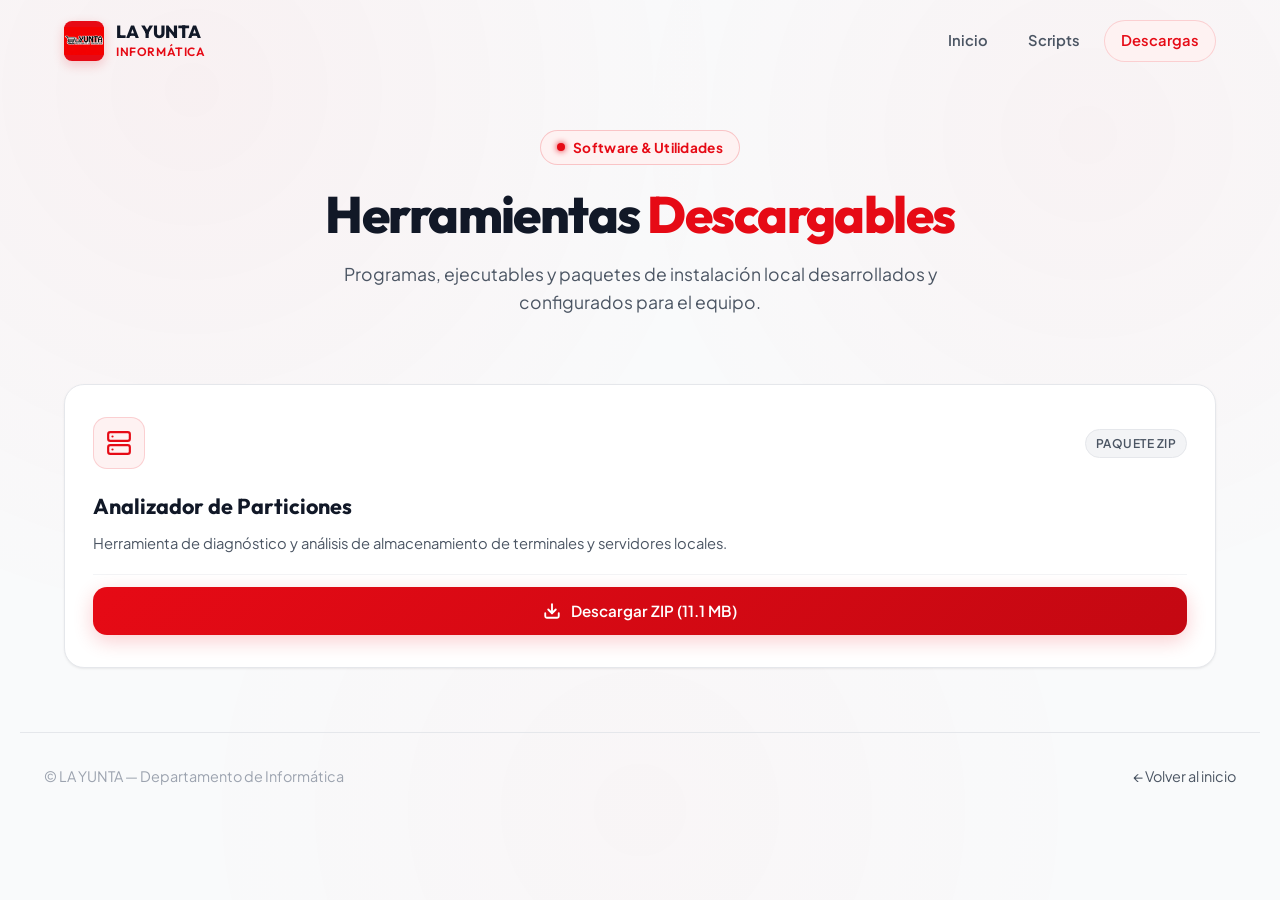
==== descargas.html @ d14eb54e "Rediseño de interfaz: estilo limpio en blanco y rojo, remoción de imagen de fondo y reestructuración" ====
<!DOCTYPE html>
<html lang="es">
<head>
    <meta charset="UTF-8">
    <meta name="viewport" content="width=device-width, initial-scale=1.0">
    <title>Herramientas Descargables — LA YUNTA</title>
    <meta name="description" content="Descarga de programas y utilidades del Departamento de Informática de LA YUNTA.">
    
    <!-- Google Fonts -->
    <link rel="preconnect" href="https://fonts.googleapis.com">
    <link rel="preconnect" href="https://fonts.gstatic.com" crossorigin>
    <link href="https://fonts.googleapis.com/css2?family=Outfit:wght@400;500;600;700;800&family=Plus+Jakarta+Sans:wght@400;500;600;700&display=swap" rel="stylesheet">
    
    <link rel="icon" type="image/svg+xml" href="favicon.svg">
    <link rel="stylesheet" href="style.css">
</head>
<body>
    <div class="glow-bg"></div>

    <header class="site-header">
        <a class="brand" href="/">
            <div class="brand-icon-wrap">
                <img src="logo_la_yunta_highres.png" alt="Logo LA YUNTA" onerror="this.style.display='none'">
            </div>
            <div class="brand-text">
                <span class="brand-title">LA YUNTA</span>
                <span class="brand-sub">Informática</span>
            </div>
        </a>
        <nav class="site-nav">
            <a href="/" class="nav-link">Inicio</a>
            <a href="/scripts.html" class="nav-link">Scripts</a>
            <a href="/descargas.html" class="nav-link active">Descargas</a>
        </nav>
    </header>

    <main>
        <section class="portal-hero">
            <div class="badge">
                <span class="badge-dot pulse"></span>
                <span>Software & Utilidades</span>
            </div>
            <h1>Herramientas <span class="highlight">Descargables</span></h1>
            <p>Programas, ejecutables y paquetes de instalación local desarrollados y configurados para el equipo.</p>
        </section>

        <section class="portal-grid">
            <!-- Descarga 1: Analizador de Particiones -->
            <div class="portal-card" style="cursor: default;">
                <div class="portal-card-top">
                    <div class="portal-card-icon">
                        <svg width="26" height="26" viewBox="0 0 24 24" fill="none" stroke="currentColor" stroke-width="2" stroke-linecap="round" stroke-linejoin="round">
                            <rect x="2" y="2" width="20" height="8" rx="2" ry="2"></rect>
                            <rect x="2" y="14" width="20" height="8" rx="2" ry="2"></rect>
                            <line x1="6" y1="6" x2="6.01" y2="6"></line>
                            <line x1="6" y1="18" x2="6.01" y2="18"></line>
                        </svg>
                    </div>
                    <span class="portal-card-badge">Paquete ZIP</span>
                </div>
                <div class="portal-card-body">
                    <h2 class="portal-card-title">Analizador de Particiones</h2>
                    <p class="portal-card-desc">Herramienta de diagnóstico y análisis de almacenamiento de terminales y servidores locales.</p>
                </div>
                <div style="width: 100%; padding-top: 12px; border-top: 1px solid #f3f4f6;">
                    <a href="/analizador_particiones.zip" download class="primary-btn" style="width: 100%; justify-content: center; padding: 12px 20px; font-size: 0.95rem;">
                        <svg width="18" height="18" viewBox="0 0 24 24" fill="none" stroke="currentColor" stroke-width="2.5" stroke-linecap="round" stroke-linejoin="round">
                            <path d="M21 15v4a2 2 0 0 1-2 2H5a2 2 0 0 1-2-2v-4"></path>
                            <polyline points="7 10 12 15 17 10"></polyline>
                            <line x1="12" y1="15" x2="12" y2="3"></line>
                        </svg>
                        <span>Descargar ZIP (11.1 MB)</span>
                    </a>
                </div>
            </div>
        </section>
    </main>

    <footer class="site-footer">
        <div class="footer-content">
            <span>© LA YUNTA — Departamento de Informática</span>
            <a href="/" class="footer-link">&larr; Volver al inicio</a>
        </div>
    </footer>
</body>
</html>
---- style.css ----
/* ==========================================================================
   DESIGN SYSTEM & VARIABLES (WHITE & RED MODERN THEME)
   ========================================================================== */
:root {
    --bg-main: #f9fafb;
    --bg-surface: #ffffff;
    --bg-card: #ffffff;
    --bg-card-hover: #ffffff;
    --bg-input: #ffffff;
    
    --border-color: #e5e7eb;
    --border-glow: rgba(230, 10, 21, 0.25);
    --border-accent: rgba(230, 10, 21, 0.35);
    
    --text-primary: #111827;
    --text-secondary: #4b5563;
    --text-muted: #9ca3af;
    
    --primary: #e60a15;
    --primary-hover: #c40812;
    --primary-light: #fef2f2;
    --primary-glow: rgba(230, 10, 21, 0.2);
    
    --emerald: #059669;
    --emerald-glow: rgba(5, 150, 105, 0.2);
    --rose: #e60a15;
    --rose-glow: rgba(230, 10, 21, 0.2);
    
    --font-heading: 'Outfit', -apple-system, BlinkMacSystemFont, 'Segoe UI', Roboto, sans-serif;
    --font-body: 'Plus Jakarta Sans', -apple-system, BlinkMacSystemFont, 'Segoe UI', Roboto, sans-serif;
    
    --radius-sm: 8px;
    --radius-md: 14px;
    --radius-lg: 20px;
    --radius-full: 9999px;
    
    --shadow-sm: 0 1px 3px rgba(0, 0, 0, 0.05), 0 1px 2px rgba(0, 0, 0, 0.03);
    --shadow-md: 0 4px 16px rgba(0, 0, 0, 0.06), 0 2px 4px rgba(0, 0, 0, 0.03);
    --shadow-lg: 0 12px 32px rgba(0, 0, 0, 0.08), 0 4px 8px rgba(0, 0, 0, 0.04);
    --shadow-red: 0 8px 24px rgba(230, 10, 21, 0.2);
    
    --transition-fast: 0.2s cubic-bezier(0.4, 0, 0.2, 1);
    --transition-normal: 0.3s cubic-bezier(0.4, 0, 0.2, 1);
}

/* ==========================================================================
   RESET & BASE STYLES
   ========================================================================== */
*, *::before, *::after {
    box-sizing: border-box;
    margin: 0;
    padding: 0;
}

body {
    min-height: 100vh;
    font-family: var(--font-body);
    background-color: var(--bg-main);
    color: var(--text-primary);
    line-height: 1.6;
    overflow-x: hidden;
    position: relative;
}

/* Subtle Ambient Glow without image */
.glow-bg {
    position: fixed;
    top: 0;
    left: 0;
    width: 100vw;
    height: 100vh;
    pointer-events: none;
    z-index: -1;
    background: 
        radial-gradient(circle at 15% 10%, rgba(230, 10, 21, 0.04), transparent 40%),
        radial-gradient(circle at 85% 15%, rgba(230, 10, 21, 0.03), transparent 35%),
        radial-gradient(circle at 50% 90%, rgba(230, 10, 21, 0.02), transparent 45%);
}

/* ==========================================================================
   HEADER & NAVIGATION
   ========================================================================== */
.site-header {
    max-width: 1200px;
    margin: 0 auto;
    padding: 20px 24px;
    display: flex;
    align-items: center;
    justify-content: space-between;
    gap: 20px;
}

.brand {
    display: inline-flex;
    align-items: center;
    gap: 12px;
    text-decoration: none;
    color: var(--text-primary);
    font-family: var(--font-heading);
    font-size: 1.2rem;
    font-weight: 700;
    letter-spacing: -0.01em;
}

.brand-icon-wrap {
    width: 40px;
    height: 40px;
    border-radius: var(--radius-sm);
    background: var(--primary);
    display: flex;
    align-items: center;
    justify-content: center;
    color: #ffffff;
    box-shadow: 0 4px 12px var(--primary-glow);
    overflow: hidden;
}

.brand-icon-wrap img {
    width: 100%;
    height: 100%;
    object-fit: contain;
}

.brand-text {
    display: flex;
    flex-direction: column;
}

.brand-title {
    font-weight: 800;
    font-size: 1.1rem;
    line-height: 1.2;
    color: var(--text-primary);
}

.brand-sub {
    font-size: 0.75rem;
    font-weight: 600;
    color: var(--primary);
    letter-spacing: 0.05em;
    text-transform: uppercase;
}

.site-nav {
    display: flex;
    align-items: center;
    gap: 8px;
}

.nav-link {
    padding: 8px 16px;
    border-radius: var(--radius-full);
    color: var(--text-secondary);
    text-decoration: none;
    font-size: 0.92rem;
    font-weight: 600;
    transition: var(--transition-fast);
}

.nav-link:hover {
    color: var(--primary);
    background: var(--primary-light);
}

.nav-link.active {
    color: var(--primary);
    background: var(--primary-light);
    border: 1px solid rgba(230, 10, 21, 0.15);
}

/* ==========================================================================
   HUB / PORTAL HERO SECTION
   ========================================================================== */
.portal-hero {
    max-width: 1200px;
    margin: 0 auto;
    padding: 48px 24px 32px;
    text-align: center;
}

.badge {
    display: inline-flex;
    align-items: center;
    gap: 8px;
    padding: 6px 16px;
    border-radius: var(--radius-full);
    background: var(--primary-light);
    border: 1px solid rgba(230, 10, 21, 0.2);
    color: var(--primary);
    font-size: 0.85rem;
    font-weight: 700;
    margin-bottom: 20px;
    letter-spacing: 0.02em;
}

.badge-dot {
    width: 8px;
    height: 8px;
    border-radius: 50%;
    background-color: var(--primary);
    box-shadow: 0 0 6px var(--primary);
}

.badge-dot.pulse {
    animation: pulse 2s infinite;
}

@keyframes pulse {
    0% { transform: scale(0.95); box-shadow: 0 0 0 0 rgba(230, 10, 21, 0.7); }
    70% { transform: scale(1); box-shadow: 0 0 0 8px rgba(230, 10, 21, 0); }
    100% { transform: scale(0.95); box-shadow: 0 0 0 0 rgba(230, 10, 21, 0); }
}

.portal-hero h1 {
    font-family: var(--font-heading);
    font-size: clamp(2rem, 4.5vw, 3.2rem);
    font-weight: 800;
    line-height: 1.15;
    letter-spacing: -0.03em;
    margin-bottom: 16px;
    color: var(--text-primary);
}

.portal-hero h1 span.highlight {
    color: var(--primary);
}

.portal-hero p {
    font-size: 1.1rem;
    color: var(--text-secondary);
    max-width: 640px;
    margin: 0 auto 36px;
}

/* ==========================================================================
   PORTAL CARDS GRID (HUB)
   ========================================================================== */
.portal-grid {
    display: grid;
    grid-template-columns: repeat(auto-fit, minmax(280px, 1fr));
    gap: 24px;
    max-width: 1200px;
    margin: 0 auto;
    padding: 0 24px 64px;
}

.portal-card {
    background: var(--bg-surface);
    border: 1px solid var(--border-color);
    border-radius: var(--radius-lg);
    padding: 32px 28px;
    text-decoration: none;
    color: inherit;
    display: flex;
    flex-direction: column;
    justify-content: space-between;
    align-items: flex-start;
    gap: 20px;
    position: relative;
    box-shadow: var(--shadow-sm);
    transition: all var(--transition-normal);
    overflow: hidden;
}

.portal-card::before {
    content: '';
    position: absolute;
    top: 0;
    left: 0;
    width: 100%;
    height: 4px;
    background: transparent;
    transition: var(--transition-fast);
}

.portal-card:hover {
    transform: translateY(-5px);
    border-color: var(--border-accent);
    box-shadow: var(--shadow-lg);
}

.portal-card:hover::before {
    background: var(--primary);
}

.portal-card-top {
    display: flex;
    align-items: center;
    justify-content: space-between;
    width: 100%;
}

.portal-card-icon {
    width: 52px;
    height: 52px;
    border-radius: var(--radius-md);
    background: var(--primary-light);
    border: 1px solid rgba(230, 10, 21, 0.15);
    color: var(--primary);
    display: flex;
    align-items: center;
    justify-content: center;
    transition: var(--transition-fast);
}

.portal-card:hover .portal-card-icon {
    background: var(--primary);
    color: #ffffff;
    transform: scale(1.05);
}

.portal-card-badge {
    padding: 4px 10px;
    border-radius: var(--radius-full);
    background: #f3f4f6;
    border: 1px solid var(--border-color);
    color: var(--text-secondary);
    font-size: 0.75rem;
    font-weight: 600;
    text-transform: uppercase;
    letter-spacing: 0.04em;
}

.portal-card-body {
    width: 100%;
}

.portal-card-title {
    font-family: var(--font-heading);
    font-size: 1.35rem;
    font-weight: 700;
    color: var(--text-primary);
    margin-bottom: 8px;
    transition: var(--transition-fast);
}

.portal-card:hover .portal-card-title {
    color: var(--primary);
}

.portal-card-desc {
    font-size: 0.92rem;
    color: var(--text-secondary);
    line-height: 1.5;
}

.portal-card-footer {
    display: flex;
    align-items: center;
    gap: 8px;
    font-size: 0.9rem;
    font-weight: 700;
    color: var(--primary);
    padding-top: 12px;
    border-top: 1px solid #f3f4f6;
    width: 100%;
}

.portal-card-arrow {
    transition: transform var(--transition-fast);
}

.portal-card:hover .portal-card-arrow {
    transform: translateX(4px);
}

.hero h1, .panel-header h1 {
    font-family: var(--font-heading);
    font-size: clamp(2.5rem, 5vw, 3.8rem);
    font-weight: 700;
    line-height: 1.1;
    letter-spacing: -0.02em;
    margin-bottom: 20px;
    color: var(--text-primary);
}

.gradient-text {
    background: linear-gradient(135deg, #4f46e5, #0284c7, #059669);
    -webkit-background-clip: text;
    -webkit-text-fill-color: transparent;
}

.hero p, .panel-header p {
    font-size: 1.1rem;
    color: var(--text-secondary);
    max-width: 580px;
    margin-bottom: 32px;
}

.hero-actions {
    display: flex;
    gap: 16px;
    margin-bottom: 48px;
}

.primary-btn {
    display: inline-flex;
    align-items: center;
    gap: 10px;
    padding: 14px 28px;
    border-radius: var(--radius-md);
    background: linear-gradient(135deg, var(--primary), var(--primary-hover));
    color: #ffffff;
    text-decoration: none;
    font-weight: 600;
    font-size: 1rem;
    box-shadow: 0 6px 20px var(--primary-glow);
    transition: var(--transition-normal);
}

.primary-btn:hover {
    transform: translateY(-2px);
    box-shadow: 0 10px 25px rgba(79, 70, 229, 0.4);
}

.hero-stats {
    display: flex;
    align-items: center;
    gap: 24px;
    padding-top: 24px;
    border-top: 1px solid var(--border-color);
}

.stat-item {
    display: flex;
    flex-direction: column;
}

.stat-num {
    font-family: var(--font-heading);
    font-size: 1.3rem;
    font-weight: 700;
    color: var(--text-primary);
}

.stat-desc {
    font-size: 0.85rem;
    color: var(--text-muted);
}

.stat-divider {
    width: 1px;
    height: 36px;
    background: var(--border-color);
}

/* Hero Preview Card */
.glass-card {
    background: var(--bg-surface);
    border: 1px solid var(--border-color);
    border-radius: var(--radius-lg);
    box-shadow: 0 10px 30px rgba(0, 0, 0, 0.06);
    overflow: hidden;
}

.preview-card {
    padding: 0;
}

.card-header-bar {
    display: flex;
    align-items: center;
    gap: 8px;
    padding: 14px 18px;
    background: #f1f5f9;
    border-bottom: 1px solid var(--border-color);
}

.dot {
    width: 10px;
    height: 10px;
    border-radius: 50%;
}
.dot.red { background: #ff5f56; }
.dot.yellow { background: #ffbd2e; }
.dot.green { background: #27c93f; }

.window-title {
    margin-left: 8px;
    font-family: monospace;
    font-size: 0.8rem;
    color: var(--text-muted);
}

.preview-content {
    padding: 20px;
    display: flex;
    flex-direction: column;
    gap: 12px;
}

.preview-row {
    display: flex;
    align-items: center;
    gap: 14px;
    padding: 12px 16px;
    border-radius: var(--radius-md);
    background: #f8fafc;
    border: 1px solid var(--border-color);
}

.preview-row.active {
    border-color: #c7d2fe;
    background: #e0e7ff;
}

.row-icon {
    width: 34px;
    height: 34px;
    border-radius: var(--radius-sm);
    background: #ffffff;
    border: 1px solid var(--border-color);
    display: flex;
    align-items: center;
    justify-content: center;
    color: var(--primary);
}

.row-info {
    display: flex;
    flex-direction: column;
    flex: 1;
}

.row-title {
    font-size: 0.9rem;
    font-weight: 600;
    color: var(--text-primary);
}

.row-sub {
    font-size: 0.78rem;
    color: var(--text-muted);
}

.pill {
    padding: 4px 10px;
    border-radius: var(--radius-full);
    font-size: 0.75rem;
    font-weight: 600;
}

.pill-success {
    background: #d1fae5;
    color: #047857;
}

.pill-idle {
    background: #e2e8f0;
    color: var(--text-secondary);
}

/* ==========================================================================
   PANEL PAGE & CONTROLS
   ========================================================================== */
.panel-page {
    max-width: 1240px;
    margin: 0 auto;
    padding: 32px 24px 80px;
}

.panel-header {
    margin-bottom: 36px;
}

.panel-controls {
    display: flex;
    align-items: center;
    justify-content: space-between;
    gap: 20px;
    margin-bottom: 32px;
    flex-wrap: wrap;
}

.search-box {
    position: relative;
    flex: 1;
    min-width: 280px;
    max-width: 480px;
}

.search-icon {
    position: absolute;
    left: 16px;
    top: 50%;
    transform: translateY(-50%);
    color: var(--text-muted);
    pointer-events: none;
}

.search-input {
    width: 100%;
    padding: 12px 16px 12px 46px;
    border-radius: var(--radius-md);
    background: var(--bg-surface);
    border: 1px solid var(--border-color);
    color: var(--text-primary);
    font-family: var(--font-body);
    font-size: 0.95rem;
    outline: none;
    box-shadow: 0 2px 6px rgba(0, 0, 0, 0.02);
    transition: var(--transition-fast);
}

.search-input:focus {
    border-color: var(--primary);
    box-shadow: 0 0 0 3px var(--primary-glow);
}

.filter-tags {
    display: flex;
    gap: 8px;
}

.filter-tag {
    padding: 8px 16px;
    border-radius: var(--radius-full);
    background: var(--bg-surface);
    border: 1px solid var(--border-color);
    color: var(--text-secondary);
    font-family: var(--font-body);
    font-size: 0.88rem;
    font-weight: 500;
    cursor: pointer;
    transition: var(--transition-fast);
}

.filter-tag:hover {
    color: var(--text-primary);
    background: #f1f5f9;
}

.filter-tag.active {
    background: var(--primary);
    border-color: var(--primary);
    color: #ffffff;
    box-shadow: 0 4px 12px var(--primary-glow);
}

/* ==========================================================================
   SCRIPTS GRID & CARDS
   ========================================================================== */
.scripts-grid {
    display: grid;
    grid-template-columns: repeat(auto-fill, minmax(340px, 1fr));
    gap: 24px;
}

.script-card {
    background: var(--bg-surface);
    border: 1px solid var(--border-color);
    border-radius: var(--radius-lg);
    padding: 24px;
    display: flex;
    flex-direction: column;
    justify-content: space-between;
    gap: 20px;
    transition: var(--transition-normal);
    position: relative;
    overflow: hidden;
    box-shadow: 0 4px 12px rgba(0, 0, 0, 0.03);
}

.script-card:hover {
    transform: translateY(-4px);
    border-color: #cbd5e1;
    box-shadow: 0 12px 28px rgba(0, 0, 0, 0.08);
}

.card-top {
    display: flex;
    flex-direction: column;
    gap: 12px;
}

.card-header-row {
    display: flex;
    align-items: center;
    justify-content: space-between;
    gap: 12px;
}

.card-icon {
    width: 42px;
    height: 42px;
    border-radius: var(--radius-md);
    background: var(--primary-light);
    border: 1px solid rgba(230, 10, 21, 0.15);
    color: var(--primary);
    display: flex;
    align-items: center;
    justify-content: center;
}

.format-badge {
    padding: 4px 10px;
    border-radius: var(--radius-full);
    background: #f1f5f9;
    border: 1px solid var(--border-color);
    color: var(--text-muted);
    font-size: 0.75rem;
    font-weight: 600;
    text-transform: uppercase;
}

.script-title {
    font-family: var(--font-heading);
    font-size: 1.2rem;
    font-weight: 600;
    color: var(--text-primary);
}

.script-description {
    font-size: 0.9rem;
    color: var(--text-secondary);
    line-height: 1.5;
    min-height: 42px;
}

.card-bottom {
    display: flex;
    flex-direction: column;
    gap: 14px;
}

/* Drag & Drop File Picker */
.dropzone {
    border: 2px dashed #cbd5e1;
    border-radius: var(--radius-md);
    padding: 16px;
    text-align: center;
    background: #f8fafc;
    cursor: pointer;
    transition: var(--transition-fast);
    display: flex;
    flex-direction: column;
    align-items: center;
    justify-content: center;
    gap: 8px;
}

.dropzone:hover, .dropzone.dragover {
    border-color: var(--primary);
    background: var(--primary-light);
}

.dropzone-icon {
    color: var(--text-muted);
    transition: var(--transition-fast);
}

.dropzone:hover .dropzone-icon {
    color: var(--primary);
    transform: translateY(-2px);
}

.dropzone-text {
    font-size: 0.85rem;
    font-weight: 500;
    color: var(--text-secondary);
}

.file-name-preview {
    font-size: 0.82rem;
    color: var(--emerald);
    font-weight: 600;
    word-break: break-all;
    display: flex;
    align-items: center;
    gap: 6px;
}

.run-btn {
    width: 100%;
    padding: 12px;
    border-radius: var(--radius-md);
    background: linear-gradient(135deg, var(--primary), var(--primary-hover));
    border: none;
    color: #ffffff;
    font-family: var(--font-body);
    font-size: 0.95rem;
    font-weight: 600;
    cursor: pointer;
    box-shadow: 0 4px 14px var(--primary-glow);
    transition: var(--transition-fast);
    display: inline-flex;
    align-items: center;
    justify-content: center;
    gap: 8px;
}

.run-btn:hover:not(:disabled) {
    transform: translateY(-1px);
    box-shadow: 0 6px 20px var(--primary-glow);
}

.run-btn:disabled {
    background: #e2e8f0;
    color: var(--text-muted);
    box-shadow: none;
    cursor: not-allowed;
}

/* Spinner Icon */
.spinner {
    animation: rotate 1s linear infinite;
    width: 18px;
    height: 18px;
}

@keyframes rotate {
    100% { transform: rotate(360deg); }
}

/* Skeleton Loader */
.loading-skeleton-grid {
    grid-column: 1 / -1;
    display: grid;
    grid-template-columns: repeat(auto-fill, minmax(340px, 1fr));
    gap: 24px;
}

.skeleton-card {
    height: 280px;
    border-radius: var(--radius-lg);
    background: linear-gradient(90deg, #f1f5f9 25%, #e2e8f0 50%, #f1f5f9 75%);
    background-size: 200% 100%;
    animation: shimmer 1.5s infinite;
}

@keyframes shimmer {
    0% { background-position: 200% 0; }
    100% { background-position: -200% 0; }
}

/* ==========================================================================
   TOAST NOTIFICATIONS
   ========================================================================== */
.toast-container {
    position: fixed;
    bottom: 24px;
    right: 24px;
    z-index: 1000;
    display: flex;
    flex-direction: column;
    gap: 12px;
    pointer-events: none;
}

.toast {
    pointer-events: auto;
    min-width: 320px;
    padding: 16px 20px;
    border-radius: var(--radius-md);
    background: #ffffff;
    border: 1px solid var(--border-color);
    box-shadow: 0 10px 25px rgba(0, 0, 0, 0.1);
    display: flex;
    align-items: flex-start;
    gap: 12px;
    color: var(--text-primary);
    animation: slideIn 0.3s cubic-bezier(0.4, 0, 0.2, 1);
    transition: var(--transition-fast);
}

@keyframes slideIn {
    from { transform: translateX(100%); opacity: 0; }
    to { transform: translateX(0); opacity: 1; }
}

.toast-success {
    border-color: #a7f3d0;
}
.toast-success .toast-icon { color: var(--emerald); }

.toast-error {
    border-color: #fecdd3;
}
.toast-error .toast-icon { color: var(--rose); }

.toast-content {
    display: flex;
    flex-direction: column;
    gap: 2px;
}

.toast-title {
    font-weight: 600;
    font-size: 0.92rem;
}

.toast-msg {
    font-size: 0.85rem;
    color: var(--text-secondary);
}

/* ==========================================================================
   FOOTER & RESPONSIVE
   ========================================================================== */
.site-footer {
    max-width: 1240px;
    margin: 0 auto;
    padding: 32px 24px;
    border-top: 1px solid var(--border-color);
}

.footer-content {
    display: flex;
    align-items: center;
    justify-content: space-between;
    color: var(--text-muted);
    font-size: 0.9rem;
}

.footer-link {
    color: var(--text-secondary);
    text-decoration: none;
    transition: var(--transition-fast);
}

.footer-link:hover {
    color: var(--text-primary);
}

@media (max-width: 868px) {
    .hero {
        grid-template-columns: 1fr;
        padding-top: 30px;
    }
    
    .panel-controls {
        flex-direction: column;
        align-items: stretch;
    }
    
    .search-box {
        max-width: 100%;
    }
}
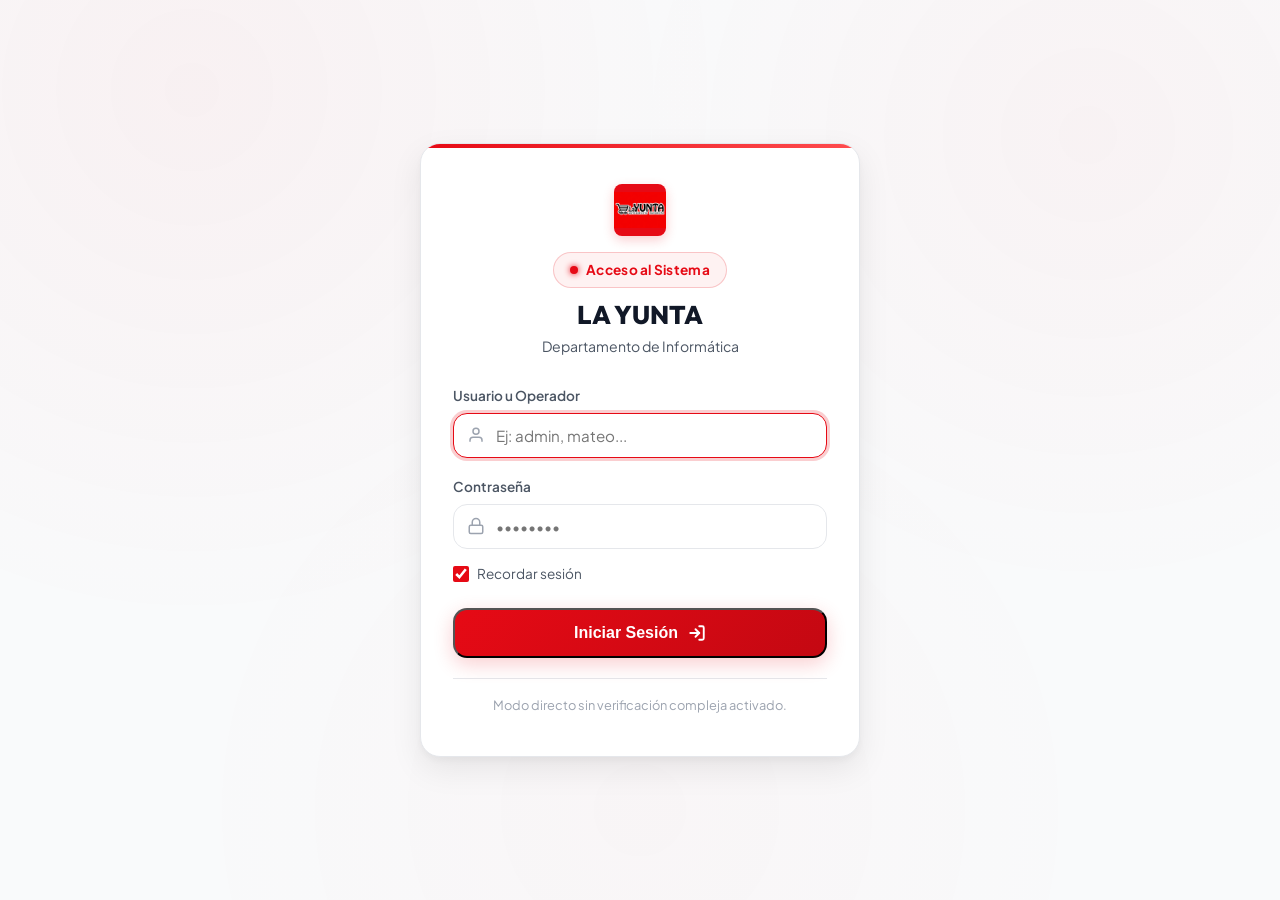
==== commit efc50d4c: "feat: implementar login de sesion simple sin verificacion" ====
--- a/descargas.html
+++ b/descargas.html
@@ -82,5 +82,7 @@
             <a href="/" class="footer-link">&larr; Volver al inicio</a>
         </div>
     </footer>
+
+    <script src="auth.js"></script>
 </body>
 </html>
--- a/style.css
+++ b/style.css
@@ -937,3 +937,211 @@
         max-width: 100%;
     }
 }
+
+/* ==========================================================================
+   AUTH & LOGIN STYLES
+   ========================================================================== */
+.login-body {
+    display: flex;
+    align-items: center;
+    justify-content: center;
+    min-height: 100vh;
+    padding: 24px;
+}
+
+.login-wrapper {
+    width: 100%;
+    max-width: 440px;
+    margin: auto;
+    animation: fadeIn 0.4s ease-out;
+}
+
+.login-card {
+    background: var(--bg-card);
+    border: 1px solid var(--border-color);
+    border-radius: var(--radius-lg);
+    padding: 40px 32px;
+    box-shadow: var(--shadow-lg);
+    position: relative;
+    overflow: hidden;
+}
+
+.login-card::before {
+    content: '';
+    position: absolute;
+    top: 0;
+    left: 0;
+    right: 0;
+    height: 4px;
+    background: linear-gradient(90deg, var(--primary), #ff4d4f);
+}
+
+.login-header {
+    text-align: center;
+    margin-bottom: 28px;
+}
+
+.login-title {
+    font-family: var(--font-heading);
+    font-size: 1.6rem;
+    font-weight: 800;
+    color: var(--text-primary);
+    line-height: 1.2;
+}
+
+.login-subtitle {
+    font-size: 0.88rem;
+    color: var(--text-secondary);
+    margin-top: 4px;
+}
+
+.login-form {
+    display: flex;
+    flex-direction: column;
+    gap: 18px;
+}
+
+.form-group {
+    display: flex;
+    flex-direction: column;
+    gap: 6px;
+    text-align: left;
+}
+
+.form-label {
+    font-size: 0.85rem;
+    font-weight: 600;
+    color: var(--text-secondary);
+}
+
+.input-icon-wrap {
+    position: relative;
+    display: flex;
+    align-items: center;
+}
+
+.input-icon {
+    position: absolute;
+    left: 14px;
+    color: var(--text-muted);
+    pointer-events: none;
+}
+
+.login-input {
+    width: 100%;
+    padding: 12px 14px 12px 42px;
+    border: 1px solid var(--border-color);
+    border-radius: var(--radius-md);
+    font-family: var(--font-body);
+    font-size: 0.95rem;
+    color: var(--text-primary);
+    background-color: var(--bg-input);
+    outline: none;
+    transition: var(--transition-fast);
+}
+
+.login-input:focus {
+    border-color: var(--primary);
+    box-shadow: 0 0 0 3px var(--primary-glow);
+}
+
+.login-options {
+    display: flex;
+    align-items: center;
+    justify-content: space-between;
+    font-size: 0.85rem;
+    color: var(--text-secondary);
+    margin-top: -4px;
+}
+
+.remember-label {
+    display: inline-flex;
+    align-items: center;
+    gap: 8px;
+    cursor: pointer;
+    user-select: none;
+}
+
+.remember-label input[type="checkbox"] {
+    accent-color: var(--primary);
+    width: 16px;
+    height: 16px;
+    cursor: pointer;
+}
+
+.login-btn {
+    width: 100%;
+    justify-content: center;
+    padding: 14px 20px;
+    font-size: 1rem;
+    font-weight: 700;
+    margin-top: 6px;
+}
+
+.login-footer {
+    text-align: center;
+    margin-top: 20px;
+    padding-top: 16px;
+    border-top: 1px solid var(--border-color);
+}
+
+.login-footer-hint {
+    font-size: 0.8rem;
+    color: var(--text-muted);
+}
+
+/* Nav User Widget */
+.nav-user-widget {
+    display: inline-flex;
+    align-items: center;
+    gap: 10px;
+    padding-left: 12px;
+    border-left: 1px solid var(--border-color);
+    margin-left: 6px;
+}
+
+.nav-user-info {
+    display: inline-flex;
+    align-items: center;
+    gap: 6px;
+    padding: 6px 12px;
+    background: #f3f4f6;
+    border-radius: var(--radius-full);
+    font-size: 0.85rem;
+    font-weight: 600;
+    color: var(--text-primary);
+}
+
+.nav-user-icon {
+    color: var(--primary);
+}
+
+.nav-username {
+    max-width: 120px;
+    white-space: nowrap;
+    overflow: hidden;
+    text-overflow: ellipsis;
+}
+
+.logout-btn {
+    display: inline-flex;
+    align-items: center;
+    gap: 5px;
+    padding: 6px 12px;
+    border: 1px solid var(--border-color);
+    background: var(--bg-surface);
+    color: var(--text-secondary);
+    font-family: var(--font-body);
+    font-size: 0.82rem;
+    font-weight: 600;
+    border-radius: var(--radius-full);
+    cursor: pointer;
+    transition: var(--transition-fast);
+}
+
+.logout-btn:hover {
+    background: var(--primary-light);
+    color: var(--primary);
+    border-color: var(--border-accent);
+}
+
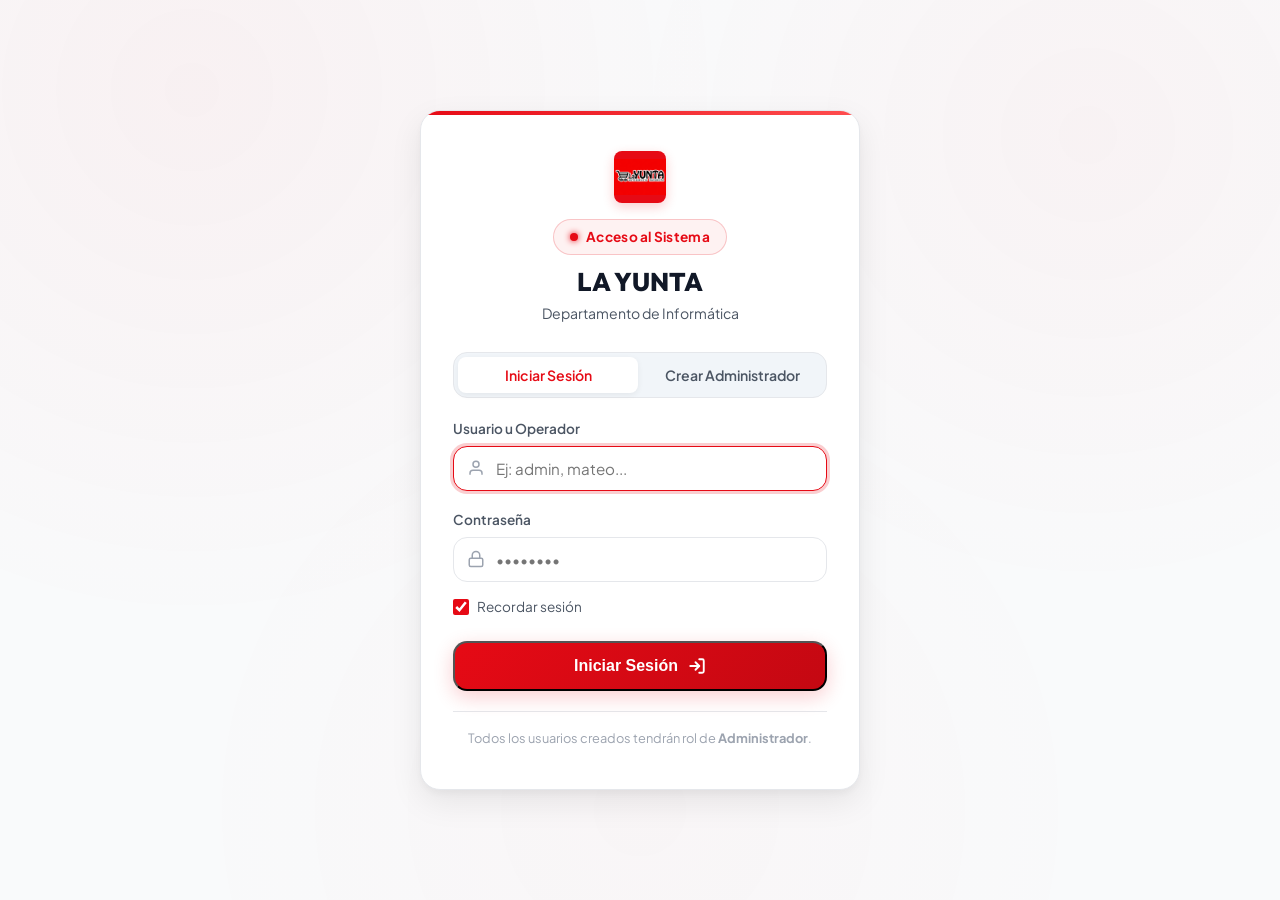
==== commit 098e45a4: "feat: agregar modulos de creacion de scripts y descargas personalizadas" ====
--- a/descargas.html
+++ b/descargas.html
@@ -35,46 +35,105 @@
     </header>
 
     <main>
-        <section class="portal-hero">
-            <div class="badge">
-                <span class="badge-dot pulse"></span>
-                <span>Software & Utilidades</span>
-            </div>
-            <h1>Herramientas <span class="highlight">Descargables</span></h1>
-            <p>Programas, ejecutables y paquetes de instalación local desarrollados y configurados para el equipo.</p>
+        <section class="portal-hero" style="display: flex; justify-content: space-between; align-items: center; flex-wrap: wrap; gap: 20px; text-align: left;">
+            <div>
+                <div class="badge">
+                    <span class="badge-dot pulse"></span>
+                    <span>Software & Utilidades</span>
+                </div>
+                <h1>Herramientas <span class="highlight">Descargables</span></h1>
+                <p>Programas, ejecutables y paquetes de instalación local desarrollados y configurados para el equipo.</p>
+            </div>
+            <div>
+                <button type="button" class="primary-btn" id="btn-open-descarga-modal" style="padding: 12px 20px; font-size: 0.95rem; background: linear-gradient(135deg, var(--primary), var(--primary-hover));">
+                    <svg width="18" height="18" viewBox="0 0 24 24" fill="none" stroke="currentColor" stroke-width="2.5" stroke-linecap="round" stroke-linejoin="round">
+                        <line x1="12" y1="5" x2="12" y2="19"></line>
+                        <line x1="5" y1="12" x2="19" y2="12"></line>
+                    </svg>
+                    <span>Subir Nueva Descarga</span>
+                </button>
+            </div>
         </section>
 
-        <section class="portal-grid">
-            <!-- Descarga 1: Analizador de Particiones -->
-            <div class="portal-card" style="cursor: default;">
-                <div class="portal-card-top">
-                    <div class="portal-card-icon">
-                        <svg width="26" height="26" viewBox="0 0 24 24" fill="none" stroke="currentColor" stroke-width="2" stroke-linecap="round" stroke-linejoin="round">
-                            <rect x="2" y="2" width="20" height="8" rx="2" ry="2"></rect>
-                            <rect x="2" y="14" width="20" height="8" rx="2" ry="2"></rect>
-                            <line x1="6" y1="6" x2="6.01" y2="6"></line>
-                            <line x1="6" y1="18" x2="6.01" y2="18"></line>
-                        </svg>
-                    </div>
-                    <span class="portal-card-badge">Paquete ZIP</span>
-                </div>
-                <div class="portal-card-body">
-                    <h2 class="portal-card-title">Analizador de Particiones</h2>
-                    <p class="portal-card-desc">Herramienta de diagnóstico y análisis de almacenamiento de terminales y servidores locales.</p>
-                </div>
-                <div style="width: 100%; padding-top: 12px; border-top: 1px solid #f3f4f6;">
-                    <a href="/analizador_particiones.zip" download class="primary-btn" style="width: 100%; justify-content: center; padding: 12px 20px; font-size: 0.95rem;">
-                        <svg width="18" height="18" viewBox="0 0 24 24" fill="none" stroke="currentColor" stroke-width="2.5" stroke-linecap="round" stroke-linejoin="round">
-                            <path d="M21 15v4a2 2 0 0 1-2 2H5a2 2 0 0 1-2-2v-4"></path>
-                            <polyline points="7 10 12 15 17 10"></polyline>
-                            <line x1="12" y1="15" x2="12" y2="3"></line>
-                        </svg>
-                        <span>Descargar ZIP (11.1 MB)</span>
-                    </a>
-                </div>
+        <section class="portal-grid" id="descargas-grid">
+            <div class="loading-skeleton-grid" style="grid-column: 1 / -1; display: grid; grid-template-columns: repeat(auto-fill, minmax(320px, 1fr)); gap: 24px;">
+                <div class="skeleton-card" style="height: 220px; border-radius: var(--radius-lg); background: #f1f5f9;"></div>
+                <div class="skeleton-card" style="height: 220px; border-radius: var(--radius-lg); background: #f1f5f9;"></div>
             </div>
         </section>
     </main>
+
+    <!-- Modal para Subir Nueva Descarga -->
+    <div id="new-descarga-modal" class="user-modal-backdrop" style="display: none;">
+        <div class="user-modal-card" style="max-width: 500px;">
+            <div class="user-modal-header">
+                <h3 class="user-modal-title">
+                    <svg width="22" height="22" viewBox="0 0 24 24" fill="none" stroke="currentColor" stroke-width="2">
+                        <path d="M21 15v4a2 2 0 0 1-2 2H5a2 2 0 0 1-2-2v-4"></path>
+                        <polyline points="7 10 12 15 17 10"></polyline>
+                        <line x1="12" y1="15" x2="12" y2="3"></line>
+                    </svg>
+                    <span>Subir Nueva Descarga</span>
+                </h3>
+                <button type="button" class="user-modal-close" id="close-descarga-modal">&times;</button>
+            </div>
+
+            <form id="create-descarga-form" class="login-form">
+                <div class="form-group">
+                    <label for="descarga-title-input" class="form-label">Nombre del Software / Herramienta</label>
+                    <div class="input-icon-wrap">
+                        <svg class="input-icon" width="18" height="18" viewBox="0 0 24 24" fill="none" stroke="currentColor" stroke-width="2">
+                            <rect x="2" y="3" width="20" height="14" rx="2" ry="2"></rect>
+                            <line x1="8" y1="21" x2="16" y2="21"></line>
+                            <line x1="12" y1="17" x2="12" y2="21"></line>
+                        </svg>
+                        <input type="text" id="descarga-title-input" class="login-input" placeholder="Ej: Lector de Balanzas v2" required>
+                    </div>
+                </div>
+
+                <div class="form-group">
+                    <label for="descarga-desc-input" class="form-label">Descripción</label>
+                    <div class="input-icon-wrap">
+                        <svg class="input-icon" width="18" height="18" viewBox="0 0 24 24" fill="none" stroke="currentColor" stroke-width="2">
+                            <line x1="21" y1="10" x2="3" y2="10"></line>
+                            <line x1="21" y1="6" x2="3" y2="6"></line>
+                            <line x1="21" y1="14" x2="3" y2="14"></line>
+                            <line x1="21" y1="18" x2="3" y2="18"></line>
+                        </svg>
+                        <input type="text" id="descarga-desc-input" class="login-input" placeholder="Detalle de uso e instalación">
+                    </div>
+                </div>
+
+                <div class="form-group">
+                    <label for="descarga-badge-input" class="form-label">Tipo de Paquete</label>
+                    <div class="input-icon-wrap">
+                        <svg class="input-icon" width="18" height="18" viewBox="0 0 24 24" fill="none" stroke="currentColor" stroke-width="2">
+                            <path d="M20.59 13.41l-7.17 7.17a2 2 0 0 1-2.83 0L2 12V2h10l8.59 8.59a2 2 0 0 1 0 2.82z"></path>
+                            <line x1="7" y1="7" x2="7.01" y2="7"></line>
+                        </svg>
+                        <input type="text" id="descarga-badge-input" class="login-input" value="Paquete ZIP" placeholder="Ej: Paquete ZIP, Instalador EXE, Utilidad">
+                    </div>
+                </div>
+
+                <div class="form-group">
+                    <label class="form-label">Archivo para Descargar</label>
+                    <input type="file" id="descarga-file-input" required style="padding: 10px; border: 1px dashed var(--border-color); border-radius: var(--radius-md); background: #f8fafc; font-size: 0.88rem; width: 100%;">
+                </div>
+
+                <button type="submit" class="primary-btn login-btn" style="margin-top: 6px;">
+                    <span>Publicar Descarga</span>
+                    <svg width="18" height="18" viewBox="0 0 24 24" fill="none" stroke="currentColor" stroke-width="2.5">
+                        <polyline points="20 6 9 17 4 12"></polyline>
+                    </svg>
+                </button>
+            </form>
+
+            <div id="descarga-modal-alert" style="display: none; margin-top: 14px; padding: 10px 14px; border-radius: var(--radius-sm); font-size: 0.85rem; font-weight: 600; text-align: center;"></div>
+        </div>
+    </div>
+
+    <!-- Contenedor para Toast -->
+    <div id="toast-container" class="toast-container"></div>
 
     <footer class="site-footer">
         <div class="footer-content">
@@ -84,5 +143,191 @@
     </footer>
 
     <script src="auth.js"></script>
+    <script>
+        const grid = document.getElementById("descargas-grid");
+        const btnOpen = document.getElementById("btn-open-descarga-modal");
+        const modal = document.getElementById("new-descarga-modal");
+        const closeBtn = document.getElementById("close-descarga-modal");
+        const form = document.getElementById("create-descarga-form");
+        const alertBox = document.getElementById("descarga-modal-alert");
+        const toastContainer = document.getElementById("toast-container");
+
+        function showToast(type, title, message) {
+            if (!toastContainer) return;
+            const toast = document.createElement("div");
+            toast.className = `toast toast-${type}`;
+            const icon = type === "success" 
+                ? `<svg class="toast-icon" width="20" height="20" viewBox="0 0 24 24" fill="none" stroke="currentColor" stroke-width="2"><polyline points="20 6 9 17 4 12"/></svg>`
+                : `<svg class="toast-icon" width="20" height="20" viewBox="0 0 24 24" fill="none" stroke="currentColor" stroke-width="2"><circle cx="12" cy="12" r="10"/><line x1="12" y1="8" x2="12" y2="12"/><line x1="12" y1="16" x2="12.01" y2="16"/></svg>`;
+            toast.innerHTML = `${icon}<div class="toast-content"><div class="toast-title">${title}</div><div class="toast-msg">${message}</div></div>`;
+            toastContainer.appendChild(toast);
+            setTimeout(() => {
+                toast.style.opacity = "0";
+                toast.style.transform = "translateX(100%)";
+                setTimeout(() => toast.remove(), 300);
+            }, 4000);
+        }
+
+        function showAlert(msg, isSuccess = false) {
+            if (!alertBox) return;
+            alertBox.textContent = msg;
+            alertBox.style.display = "block";
+            if (isSuccess) {
+                alertBox.style.background = "#ecfdf5";
+                alertBox.style.border = "1px solid rgba(16, 185, 129, 0.3)";
+                alertBox.style.color = "#047857";
+            } else {
+                alertBox.style.background = "#fef2f2";
+                alertBox.style.border = "1px solid rgba(230, 10, 21, 0.25)";
+                alertBox.style.color = "var(--primary)";
+            }
+        }
+
+        function hideAlert() {
+            if (alertBox) {
+                alertBox.style.display = "none";
+                alertBox.textContent = "";
+            }
+        }
+
+        if (btnOpen && modal) {
+            btnOpen.addEventListener("click", () => {
+                hideAlert();
+                modal.style.display = "flex";
+            });
+        }
+
+        if (closeBtn && modal) {
+            closeBtn.addEventListener("click", () => {
+                modal.style.display = "none";
+            });
+        }
+
+        if (modal) {
+            modal.addEventListener("click", (e) => {
+                if (e.target === modal) modal.style.display = "none";
+            });
+        }
+
+        function renderDownloads(list) {
+            if (!grid) return;
+            grid.innerHTML = "";
+
+            if (!list || list.length === 0) {
+                grid.innerHTML = `<div style="grid-column:1/-1; text-align:center; padding:40px; color:var(--text-muted);">No hay descargas disponibles actualmente.</div>`;
+                return;
+            }
+
+            list.forEach((item) => {
+                const card = document.createElement("div");
+                card.className = "portal-card";
+                card.style.cursor = "default";
+                card.innerHTML = `
+                    <div class="portal-card-top">
+                        <div class="portal-card-icon">
+                            <svg width="26" height="26" viewBox="0 0 24 24" fill="none" stroke="currentColor" stroke-width="2" stroke-linecap="round" stroke-linejoin="round">
+                                <rect x="2" y="2" width="20" height="8" rx="2" ry="2"></rect>
+                                <rect x="2" y="14" width="20" height="8" rx="2" ry="2"></rect>
+                                <line x1="6" y1="6" x2="6.01" y2="6"></line>
+                                <line x1="6" y1="18" x2="6.01" y2="18"></line>
+                            </svg>
+                        </div>
+                        <span class="portal-card-badge">${item.badge || "Paquete"}</span>
+                    </div>
+                    <div class="portal-card-body">
+                        <h2 class="portal-card-title">${item.title}</h2>
+                        <p class="portal-card-desc">${item.description || "Herramienta disponible para descarga."}</p>
+                    </div>
+                    <div style="width: 100%; padding-top: 12px; border-top: 1px solid #f3f4f6;">
+                        <a href="${item.download_url}" download="${item.filename}" class="primary-btn" style="width: 100%; justify-content: center; padding: 12px 20px; font-size: 0.95rem;">
+                            <svg width="18" height="18" viewBox="0 0 24 24" fill="none" stroke="currentColor" stroke-width="2.5" stroke-linecap="round" stroke-linejoin="round">
+                                <path d="M21 15v4a2 2 0 0 1-2 2H5a2 2 0 0 1-2-2v-4"></path>
+                                <polyline points="7 10 12 15 17 10"></polyline>
+                                <line x1="12" y1="15" x2="12" y2="3"></line>
+                            </svg>
+                            <span>Descargar (${item.file_size || "Archivo"})</span>
+                        </a>
+                    </div>
+                `;
+                grid.appendChild(card);
+            });
+        }
+
+        async function fetchDescargas() {
+            try {
+                const res = await fetch("/api/descargas");
+                if (!res.ok) throw new Error("Error al consultar descargas");
+                const data = await res.json();
+                renderDownloads(data.descargas || []);
+            } catch (err) {
+                if (grid) {
+                    grid.innerHTML = `<div style="grid-column:1/-1; text-align:center; padding:30px; color:var(--rose);">Error cargando descargas: ${err.message}</div>`;
+                }
+            }
+        }
+
+        if (form) {
+            form.addEventListener("submit", async (e) => {
+                e.preventDefault();
+                hideAlert();
+
+                const title = document.getElementById("descarga-title-input").value.trim();
+                const desc = document.getElementById("descarga-desc-input").value.trim();
+                const badge = document.getElementById("descarga-badge-input").value.trim() || "Utilidad";
+                const fileInput = document.getElementById("descarga-file-input");
+                const submitBtn = form.querySelector(".login-btn");
+
+                if (!title) {
+                    showAlert("El título es obligatorio.");
+                    return;
+                }
+                if (!fileInput.files || fileInput.files.length === 0) {
+                    showAlert("Debe seleccionar un archivo para subir.");
+                    return;
+                }
+
+                const formData = new FormData();
+                formData.append("title", title);
+                formData.append("description", desc);
+                formData.append("badge", badge);
+                formData.append("file", fileInput.files[0]);
+
+                const origText = submitBtn.innerHTML;
+                submitBtn.disabled = true;
+                submitBtn.style.opacity = "0.7";
+                submitBtn.innerHTML = "<span>Subiendo archivo...</span>";
+
+                try {
+                    const response = await fetch("/api/descargas", {
+                        method: "POST",
+                        body: formData
+                    });
+
+                    let data = null;
+                    try { data = await response.json(); } catch (_) {}
+
+                    if (response.ok && data && data.success) {
+                        showAlert("¡Descarga agregada y publicada con éxito!", true);
+                        showToast("success", "Descarga disponible", `El archivo '${title}' fue publicado.`);
+                        form.reset();
+                        setTimeout(() => {
+                            if (modal) modal.style.display = "none";
+                            fetchDescargas();
+                        }, 1200);
+                    } else {
+                        showAlert((data && data.error) ? data.error : "Error al subir la descarga.");
+                    }
+                } catch (err) {
+                    showAlert("Error de conexión al subir la descarga.");
+                } finally {
+                    submitBtn.disabled = false;
+                    submitBtn.style.opacity = "1";
+                    submitBtn.innerHTML = origText;
+                }
+            });
+        }
+
+        fetchDescargas();
+    </script>
 </body>
 </html>
--- a/style.css
+++ b/style.css
@@ -1001,6 +1001,42 @@
     gap: 18px;
 }
 
+.auth-tabs {
+    display: flex;
+    background: #f1f5f9;
+    padding: 4px;
+    border-radius: var(--radius-md);
+    margin-bottom: 20px;
+    gap: 4px;
+    border: 1px solid var(--border-color);
+}
+
+.auth-tab {
+    flex: 1;
+    padding: 9px 12px;
+    border: none;
+    background: transparent;
+    border-radius: var(--radius-sm);
+    font-family: var(--font-body);
+    font-size: 0.88rem;
+    font-weight: 600;
+    color: var(--text-secondary);
+    cursor: pointer;
+    transition: var(--transition-fast);
+    text-align: center;
+}
+
+.auth-tab:hover {
+    color: var(--text-primary);
+}
+
+.auth-tab.active {
+    background: #ffffff;
+    color: var(--primary);
+    box-shadow: 0 2px 6px rgba(0, 0, 0, 0.06);
+}
+
+
 .form-group {
     display: flex;
     flex-direction: column;
@@ -1145,3 +1181,92 @@
     border-color: var(--border-accent);
 }
 
+.nav-new-user-btn {
+    display: inline-flex;
+    align-items: center;
+    gap: 6px;
+    padding: 7px 14px;
+    border-radius: var(--radius-full);
+    border: 1px solid var(--border-color);
+    background: var(--bg-surface);
+    color: var(--text-primary);
+    font-family: var(--font-body);
+    font-size: 0.84rem;
+    font-weight: 600;
+    cursor: pointer;
+    transition: var(--transition-fast);
+}
+
+.nav-new-user-btn:hover {
+    border-color: #10b981;
+    background: #ecfdf5;
+    color: #047857;
+}
+
+/* Modal Nuevo Usuario */
+.user-modal-backdrop {
+    position: fixed;
+    inset: 0;
+    background: rgba(15, 23, 42, 0.6);
+    backdrop-filter: blur(4px);
+    z-index: 9999;
+    display: flex;
+    align-items: center;
+    justify-content: center;
+    padding: 20px;
+    animation: fadeIn 0.2s ease-out;
+}
+
+.user-modal-card {
+    background: var(--bg-card);
+    border: 1px solid var(--border-color);
+    border-radius: var(--radius-lg);
+    width: 100%;
+    max-width: 440px;
+    padding: 32px;
+    box-shadow: 0 20px 40px rgba(0, 0, 0, 0.15);
+    position: relative;
+    animation: slideUp 0.3s cubic-bezier(0.16, 1, 0.3, 1);
+}
+
+@keyframes slideUp {
+    from { opacity: 0; transform: translateY(15px); }
+    to { opacity: 1; transform: translateY(0); }
+}
+
+.user-modal-header {
+    display: flex;
+    align-items: center;
+    justify-content: space-between;
+    margin-bottom: 20px;
+    padding-bottom: 12px;
+    border-bottom: 1px solid var(--border-color);
+}
+
+.user-modal-title {
+    font-family: var(--font-heading);
+    font-size: 1.25rem;
+    font-weight: 700;
+    color: var(--text-primary);
+    display: flex;
+    align-items: center;
+    gap: 8px;
+}
+
+.user-modal-close {
+    border: none;
+    background: transparent;
+    color: var(--text-muted);
+    font-size: 1.4rem;
+    cursor: pointer;
+    padding: 4px;
+    line-height: 1;
+    border-radius: var(--radius-sm);
+    transition: var(--transition-fast);
+}
+
+.user-modal-close:hover {
+    color: var(--text-primary);
+    background: #f1f5f9;
+}
+
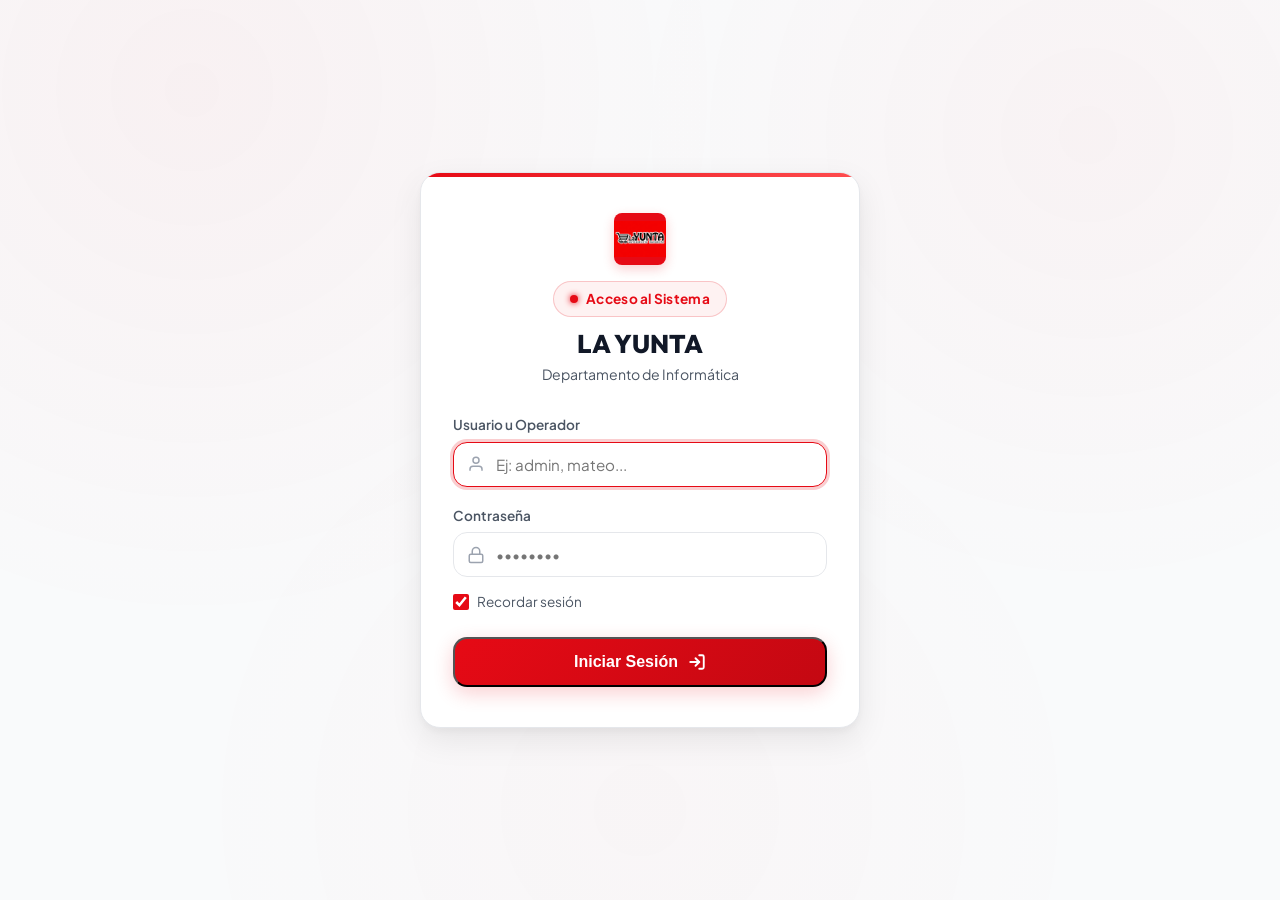
==== commit d4e91af4: "feat(descargas): agregar soporte para enlaces externos de descarga (Google Drive/OneDrive) y validac" ====
--- a/descargas.html
+++ b/descargas.html
@@ -116,8 +116,20 @@
                 </div>
 
                 <div class="form-group">
-                    <label class="form-label">Archivo para Descargar</label>
-                    <input type="file" id="descarga-file-input" required style="padding: 10px; border: 1px dashed var(--border-color); border-radius: var(--radius-md); background: #f8fafc; font-size: 0.88rem; width: 100%;">
+                    <label class="form-label">Archivo para Descargar (Hasta 4.5 MB)</label>
+                    <input type="file" id="descarga-file-input" style="padding: 10px; border: 1px dashed var(--border-color); border-radius: var(--radius-md); background: #f8fafc; font-size: 0.88rem; width: 100%;">
+                </div>
+
+                <div class="form-group">
+                    <label for="descarga-url-input" class="form-label">O Enlace de Descarga (Google Drive / OneDrive / Mega / Web)</label>
+                    <div class="input-icon-wrap">
+                        <svg class="input-icon" width="18" height="18" viewBox="0 0 24 24" fill="none" stroke="currentColor" stroke-width="2">
+                            <path d="M10 13a5 5 0 0 0 7.54.54l3-3a5 5 0 0 0-7.07-7.07l-1.72 1.71"></path>
+                            <path d="M14 11a5 5 0 0 0-7.54-.54l-3 3a5 5 0 0 0 7.07 7.07l1.71-1.71"></path>
+                        </svg>
+                        <input type="url" id="descarga-url-input" class="login-input" placeholder="https://drive.google.com/... o enlace directo">
+                    </div>
+                    <small style="color: var(--text-muted); font-size: 0.78rem; display: block; margin-top: 4px;">* Ideal si el archivo pesa más de 4.5 MB.</small>
                 </div>
 
                 <button type="submit" class="primary-btn login-btn" style="margin-top: 6px;">
@@ -239,7 +251,7 @@
                         <p class="portal-card-desc">${item.description || "Herramienta disponible para descarga."}</p>
                     </div>
                     <div style="width: 100%; padding-top: 12px; border-top: 1px solid #f3f4f6;">
-                        <a href="${item.download_url}" download="${item.filename}" class="primary-btn" style="width: 100%; justify-content: center; padding: 12px 20px; font-size: 0.95rem;">
+                        <a href="${item.download_url}" target="${item.download_url.startsWith('http') ? '_blank' : '_self'}" download="${item.filename}" class="primary-btn" style="width: 100%; justify-content: center; padding: 12px 20px; font-size: 0.95rem;">
                             <svg width="18" height="18" viewBox="0 0 24 24" fill="none" stroke="currentColor" stroke-width="2.5" stroke-linecap="round" stroke-linejoin="round">
                                 <path d="M21 15v4a2 2 0 0 1-2 2H5a2 2 0 0 1-2-2v-4"></path>
                                 <polyline points="7 10 12 15 17 10"></polyline>
@@ -275,14 +287,24 @@
                 const desc = document.getElementById("descarga-desc-input").value.trim();
                 const badge = document.getElementById("descarga-badge-input").value.trim() || "Utilidad";
                 const fileInput = document.getElementById("descarga-file-input");
+                const urlInput = document.getElementById("descarga-url-input");
                 const submitBtn = form.querySelector(".login-btn");
 
                 if (!title) {
                     showAlert("El título es obligatorio.");
                     return;
                 }
-                if (!fileInput.files || fileInput.files.length === 0) {
-                    showAlert("Debe seleccionar un archivo para subir.");
+
+                const hasFile = fileInput.files && fileInput.files.length > 0;
+                const externalUrl = urlInput ? urlInput.value.trim() : "";
+
+                if (!hasFile && !externalUrl) {
+                    showAlert("Debes adjuntar un archivo o ingresar un enlace de descarga.");
+                    return;
+                }
+
+                if (hasFile && fileInput.files[0].size > 4.5 * 1024 * 1024) {
+                    showAlert("El archivo supera 4.5 MB (límite de Vercel). Por favor subilo a Google Drive/OneDrive y pegá el enlace en la casilla de Enlace de Descarga.");
                     return;
                 }
 
@@ -290,12 +312,17 @@
                 formData.append("title", title);
                 formData.append("description", desc);
                 formData.append("badge", badge);
-                formData.append("file", fileInput.files[0]);
+                if (hasFile) {
+                    formData.append("file", fileInput.files[0]);
+                }
+                if (externalUrl) {
+                    formData.append("external_url", externalUrl);
+                }
 
                 const origText = submitBtn.innerHTML;
                 submitBtn.disabled = true;
                 submitBtn.style.opacity = "0.7";
-                submitBtn.innerHTML = "<span>Subiendo archivo...</span>";
+                submitBtn.innerHTML = "<span>Publicando descarga...</span>";
 
                 try {
                     const response = await fetch("/api/descargas", {
@@ -314,8 +341,10 @@
                             if (modal) modal.style.display = "none";
                             fetchDescargas();
                         }, 1200);
+                    } else if (response.status === 413) {
+                        showAlert("El archivo es demasiado grande para la subida directa de Vercel (>4.5 MB). Usá la opción de Enlace (Google Drive/OneDrive).");
                     } else {
-                        showAlert((data && data.error) ? data.error : "Error al subir la descarga.");
+                        showAlert((data && data.error) ? data.error : `Error al subir descarga (HTTP ${response.status})`);
                     }
                 } catch (err) {
                     showAlert("Error de conexión al subir la descarga.");
@@ -328,6 +357,7 @@
         }
 
         fetchDescargas();
+
     </script>
 </body>
 </html>
